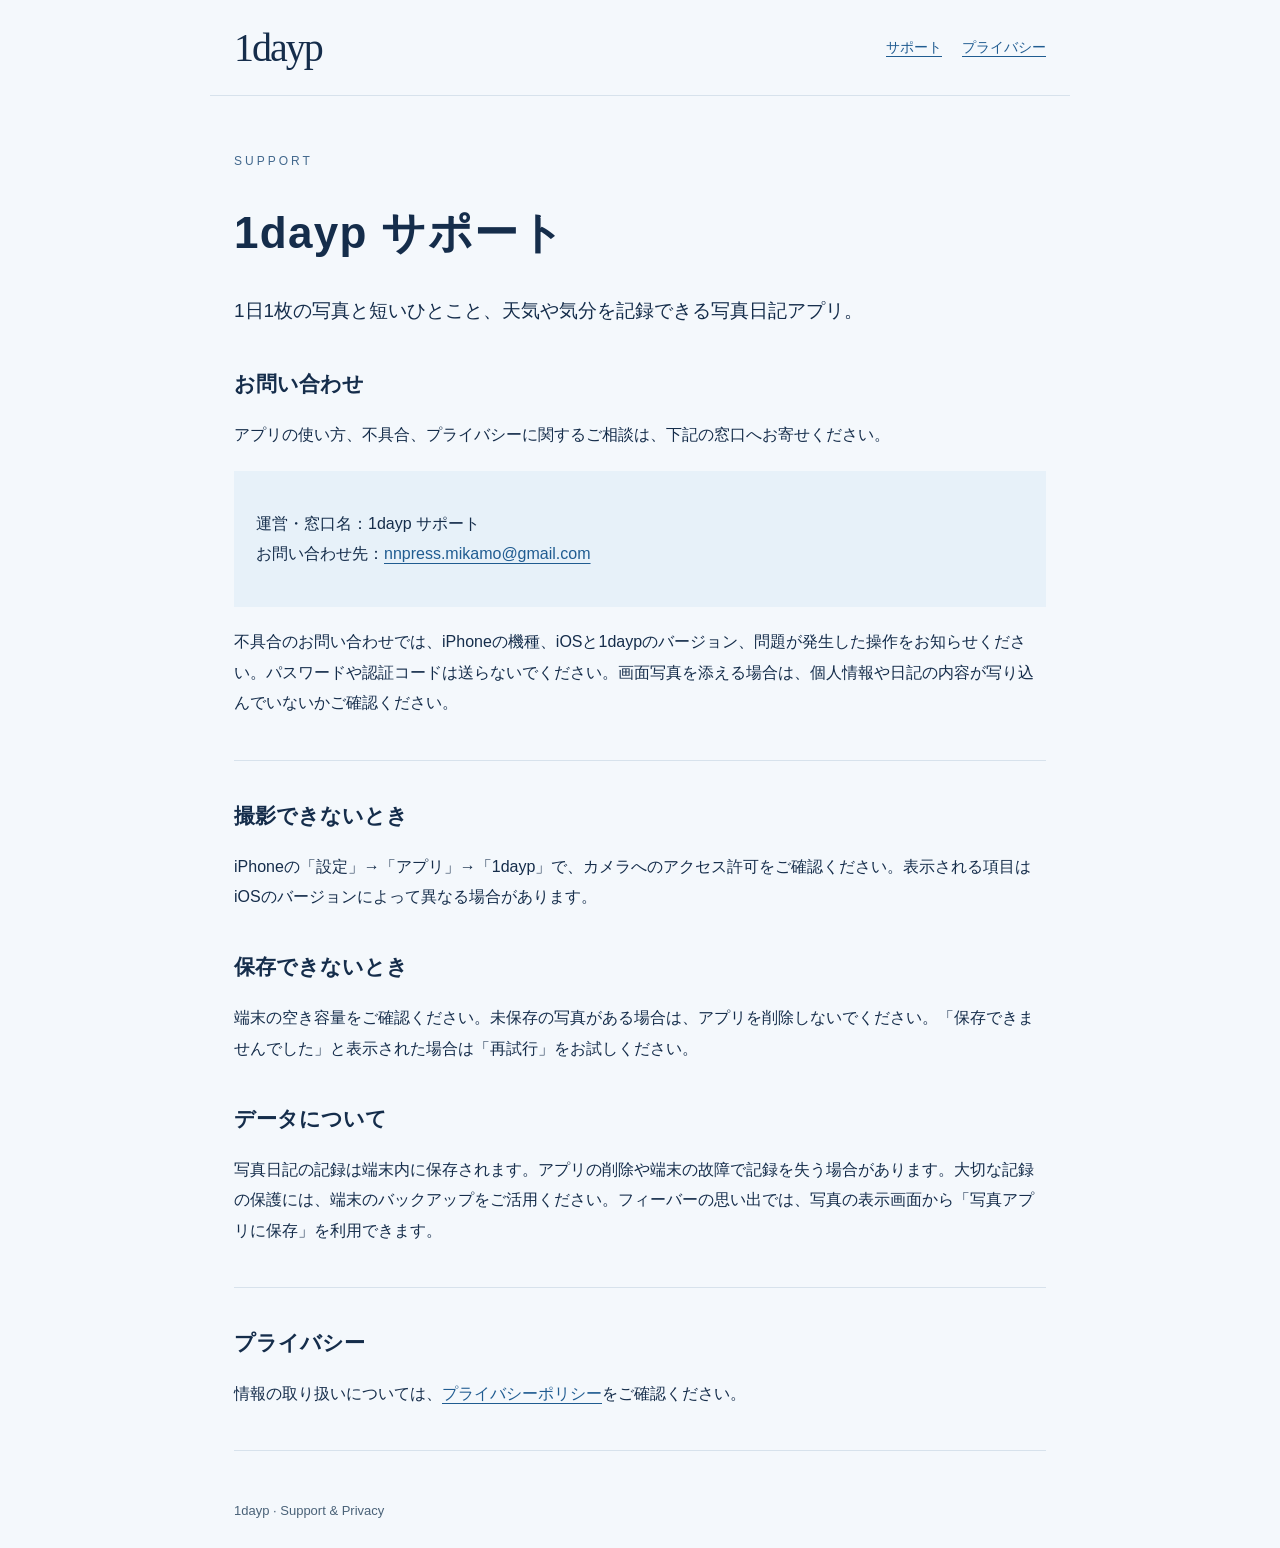
==== index.html @ fe418a42 "Publish 1dayp support and privacy policy" ====
<!doctype html><html lang="ja">
<head><meta charset="utf-8"><meta name="viewport" content="width=device-width,initial-scale=1"><title>サポート | 1dayp</title><link rel="stylesheet" href="style.css">
</head>
<body>
<header><a class="brand" href="index.html">1dayp</a>
<nav aria-label="サイト案内"><a href="index.html">サポート</a><a href="privacy.html">プライバシー</a></nav>
</header>
<main>
<p class="eyebrow">SUPPORT</p>
<h1>1dayp サポート</h1>
<p class="lead">1日1枚の写真と短いひとこと、天気や気分を記録できる写真日記アプリ。</p>
<section>
<h2>お問い合わせ</h2>
<p>アプリの使い方、不具合、プライバシーに関するご相談は、下記の窓口へお寄せください。</p>
<div class="contact">
<p>運営・窓口名：1dayp サポート<br>お問い合わせ先：<a href="mailto:nnpress.mikamo@gmail.com">nnpress.mikamo@gmail.com</a></p></div>
<p>不具合のお問い合わせでは、iPhoneの機種、iOSと1daypのバージョン、問題が発生した操作をお知らせください。パスワードや認証コードは送らないでください。画面写真を添える場合は、個人情報や日記の内容が写り込んでいないかご確認ください。</p>
</section>
<section>
<h2>撮影できないとき</h2>
<p>iPhoneの「設定」→「アプリ」→「1dayp」で、カメラへのアクセス許可をご確認ください。表示される項目はiOSのバージョンによって異なる場合があります。</p>
<h2>保存できないとき</h2>
<p>端末の空き容量をご確認ください。未保存の写真がある場合は、アプリを削除しないでください。「保存できませんでした」と表示された場合は「再試行」をお試しください。</p>
<h2>データについて</h2>
<p>写真日記の記録は端末内に保存されます。アプリの削除や端末の故障で記録を失う場合があります。大切な記録の保護には、端末のバックアップをご活用ください。フィーバーの思い出では、写真の表示画面から「写真アプリに保存」を利用できます。</p>
</section>
<section>
<h2>プライバシー</h2>
<p>情報の取り扱いについては、<a href="privacy.html">プライバシーポリシー</a>をご確認ください。</p>
</section>
</main>
<footer>1dayp · Support &amp; Privacy</footer>
</body>
</html>
---- style.css ----
*{box-sizing:border-box}body{margin:0;background:#f4f8fc;color:#152d4b;font:16px/1.9 -apple-system,BlinkMacSystemFont,"Hiragino Kaku Gothic ProN","Yu Gothic",sans-serif}header,main,footer{max-width:860px;margin:auto;padding:24px}header{display:flex;align-items:center;justify-content:space-between;gap:20px;border-bottom:1px solid #d7e2ec}.brand{font:40px Georgia,serif;letter-spacing:-2px;text-decoration:none;color:#152d4b}nav{display:flex;gap:20px;font-size:14px}a{color:#205c91;text-underline-offset:4px}a:focus-visible{outline:3px solid #4b91c8;outline-offset:5px}.eyebrow{letter-spacing:3px;font-size:12px;color:#42688d;margin-top:30px}h1{font-size:clamp(28px,6vw,44px);line-height:1.4;letter-spacing:.03em}h2{font-size:21px;margin:35px 0 12px}section{padding-bottom:25px;border-bottom:1px solid #d7e2ec}.lead{font-size:19px;max-width:640px}.contact{background:#e7f1f9;padding:22px;margin:20px 0}footer{font-size:13px;color:#4a6278}li{margin:8px 0}p{overflow-wrap:anywhere}@media(max-width:480px){header,main,footer{padding:20px}nav{gap:12px;font-size:12px}.brand{font-size:34px}}
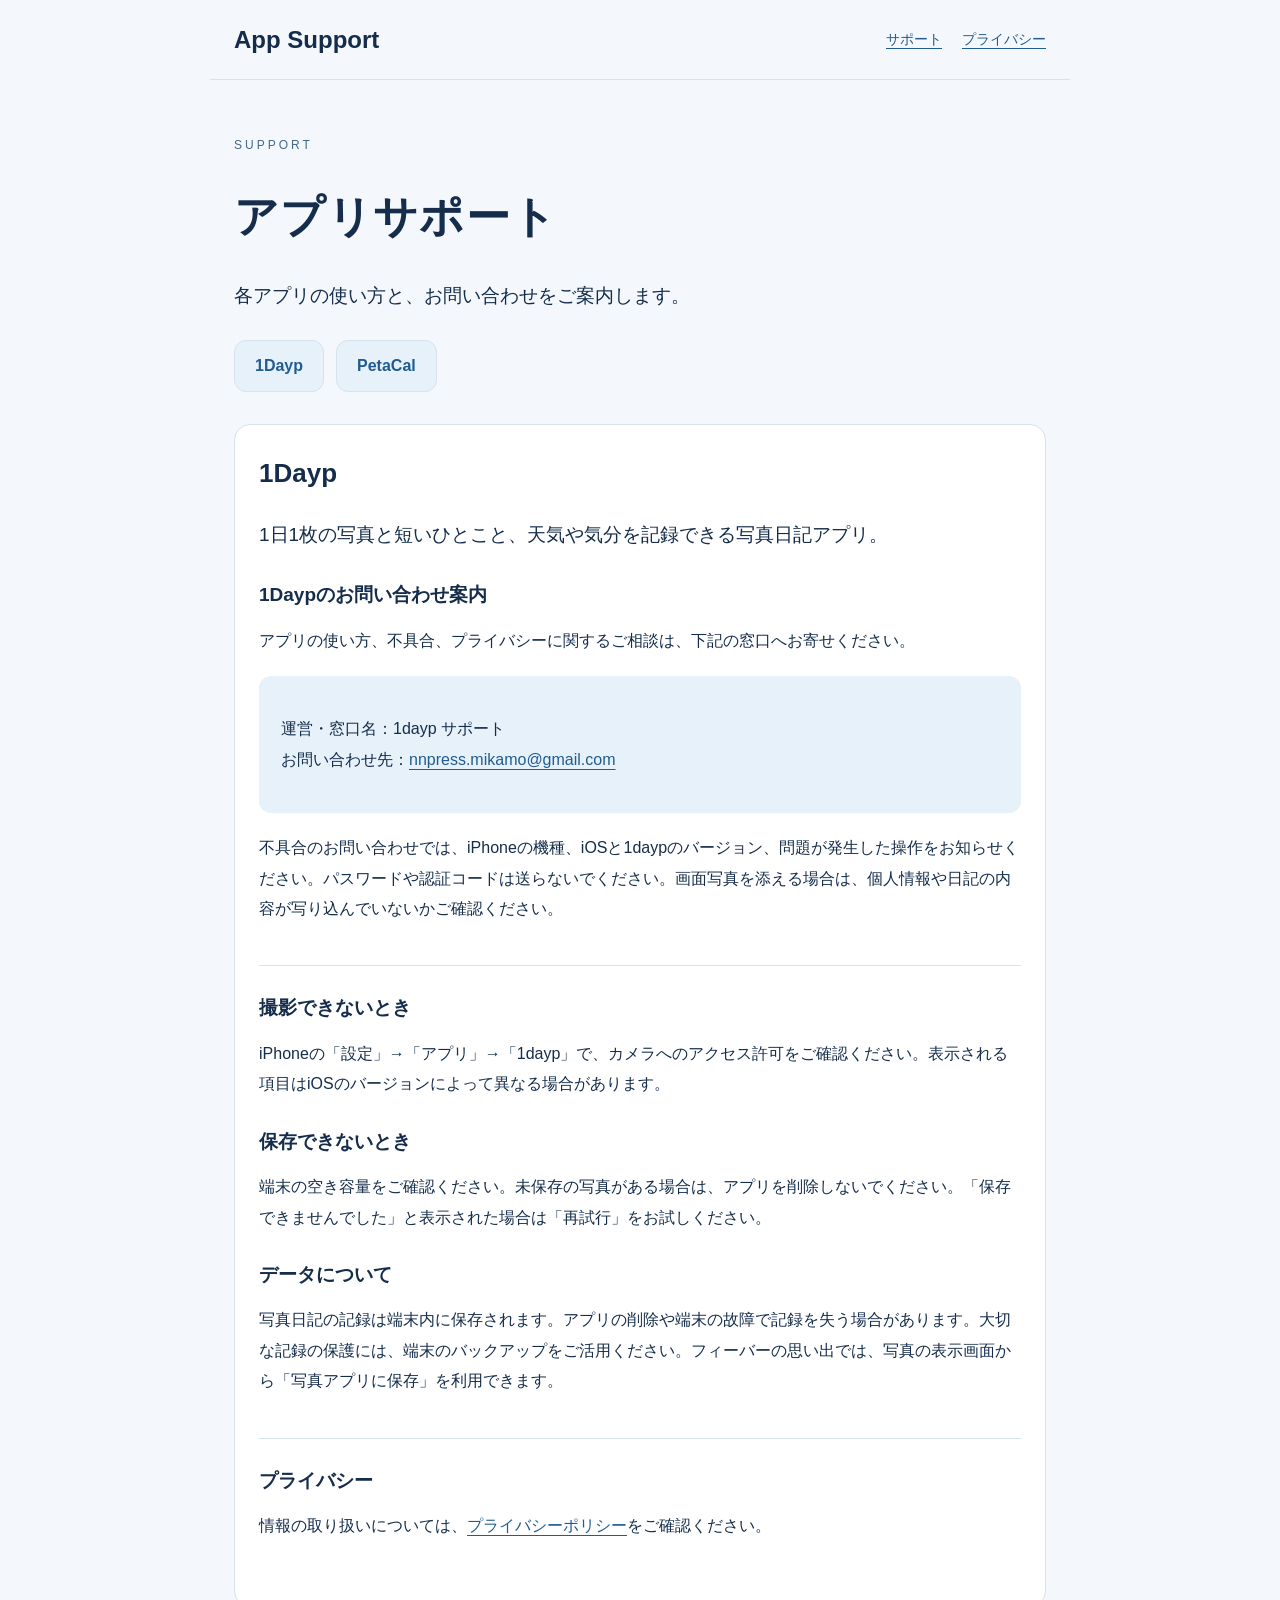
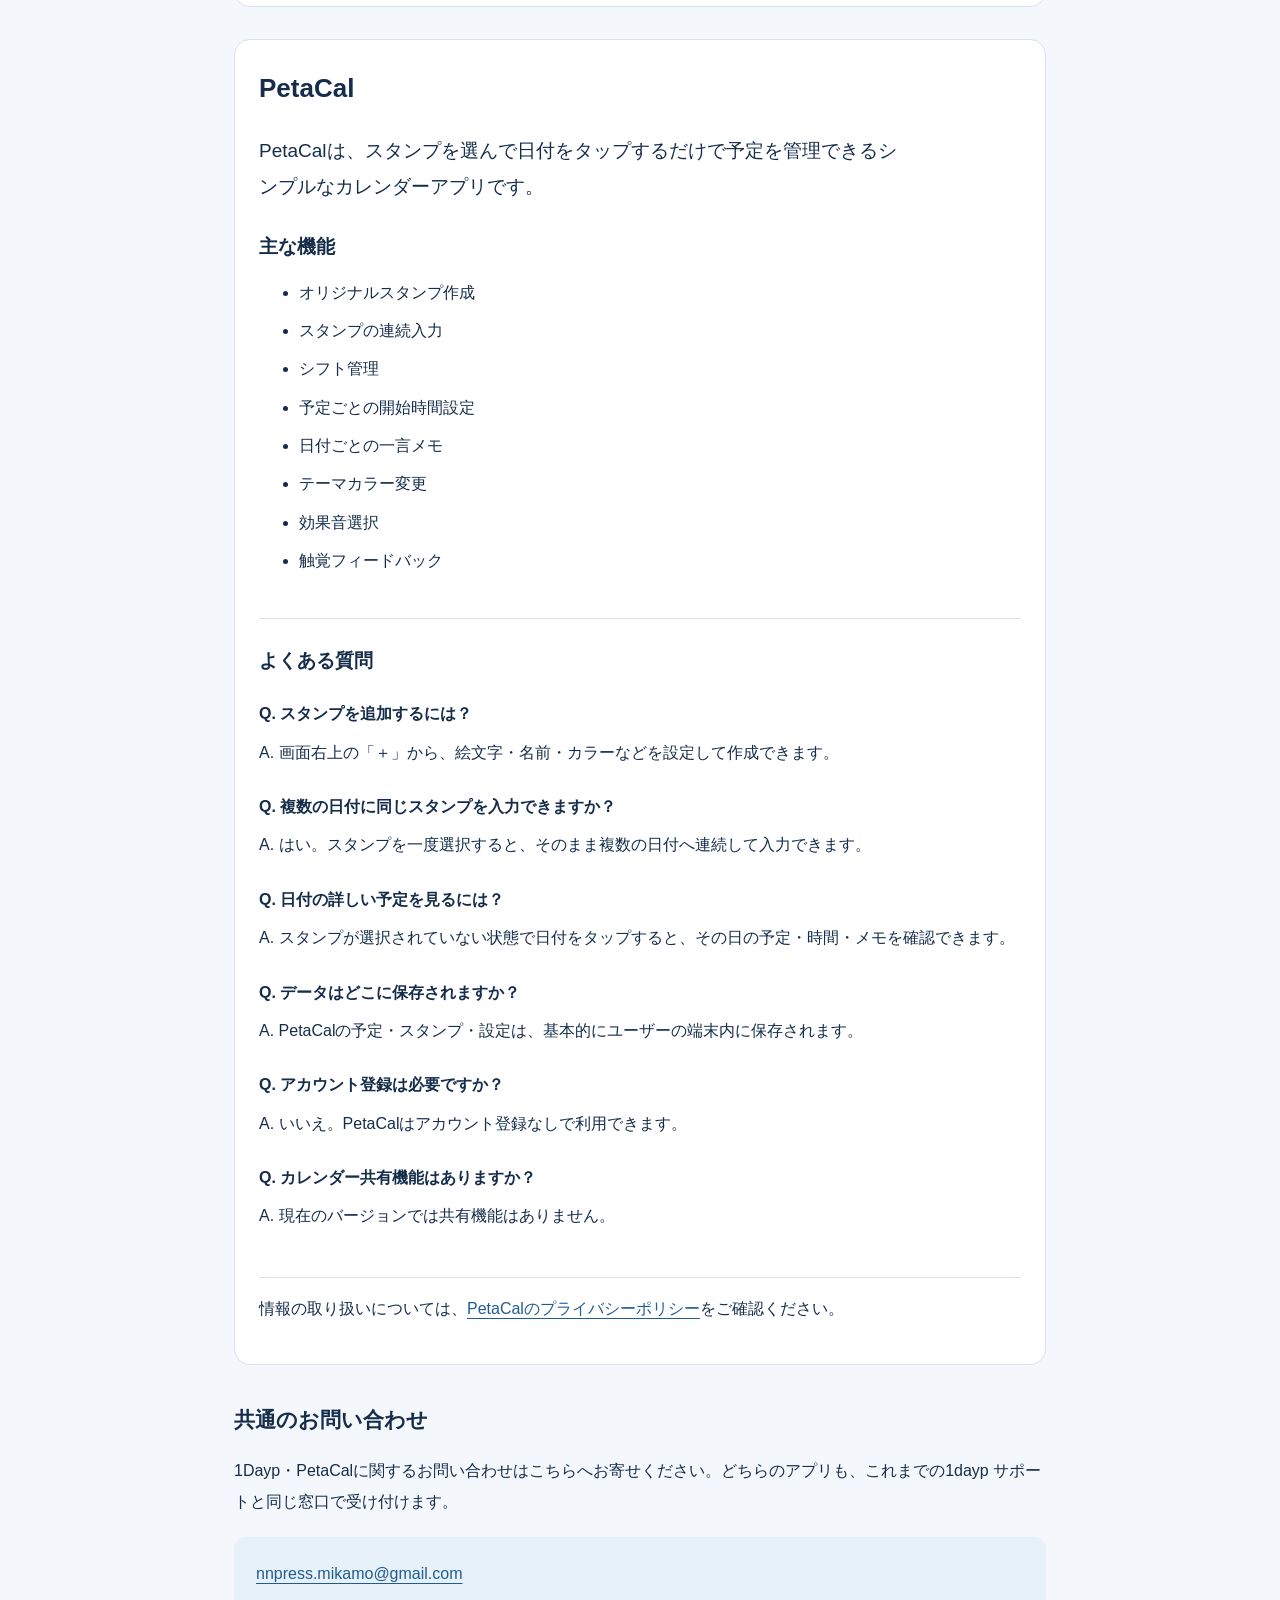
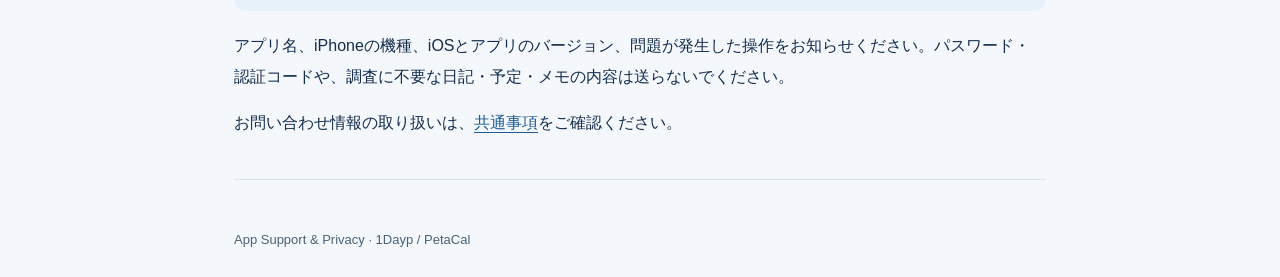
==== commit 9892301f: "Add PetaCal to shared app support and privacy pages" ====
--- a/index.html
+++ b/index.html
@@ -1,34 +1,60 @@
 <!doctype html><html lang="ja">
-<head><meta charset="utf-8"><meta name="viewport" content="width=device-width,initial-scale=1"><title>サポート | 1dayp</title><link rel="stylesheet" href="style.css">
+<head><meta charset="utf-8"><meta name="viewport" content="width=device-width,initial-scale=1"><title>アプリサポート | 1Dayp・PetaCal</title><link rel="stylesheet" href="style.css">
 </head>
 <body>
-<header><a class="brand" href="index.html">1dayp</a>
+<header><a class="brand" href="index.html">App Support</a>
 <nav aria-label="サイト案内"><a href="index.html">サポート</a><a href="privacy.html">プライバシー</a></nav>
 </header>
 <main>
 <p class="eyebrow">SUPPORT</p>
-<h1>1dayp サポート</h1>
+<h1>アプリサポート</h1>
+<p class="lead">各アプリの使い方と、お問い合わせをご案内します。</p>
+<nav class="app-list" aria-label="対象アプリ"><a href="#1dayp">1Dayp</a><a href="#petacal">PetaCal</a></nav>
+<article id="1dayp" class="app-section"><h2>1Dayp</h2>
 <p class="lead">1日1枚の写真と短いひとこと、天気や気分を記録できる写真日記アプリ。</p>
 <section>
-<h2>お問い合わせ</h2>
+<h3>1Daypのお問い合わせ案内</h3>
 <p>アプリの使い方、不具合、プライバシーに関するご相談は、下記の窓口へお寄せください。</p>
 <div class="contact">
 <p>運営・窓口名：1dayp サポート<br>お問い合わせ先：<a href="mailto:nnpress.mikamo@gmail.com">nnpress.mikamo@gmail.com</a></p></div>
 <p>不具合のお問い合わせでは、iPhoneの機種、iOSと1daypのバージョン、問題が発生した操作をお知らせください。パスワードや認証コードは送らないでください。画面写真を添える場合は、個人情報や日記の内容が写り込んでいないかご確認ください。</p>
 </section>
 <section>
-<h2>撮影できないとき</h2>
+<h3>撮影できないとき</h3>
 <p>iPhoneの「設定」→「アプリ」→「1dayp」で、カメラへのアクセス許可をご確認ください。表示される項目はiOSのバージョンによって異なる場合があります。</p>
-<h2>保存できないとき</h2>
+<h3>保存できないとき</h3>
 <p>端末の空き容量をご確認ください。未保存の写真がある場合は、アプリを削除しないでください。「保存できませんでした」と表示された場合は「再試行」をお試しください。</p>
-<h2>データについて</h2>
+<h3>データについて</h3>
 <p>写真日記の記録は端末内に保存されます。アプリの削除や端末の故障で記録を失う場合があります。大切な記録の保護には、端末のバックアップをご活用ください。フィーバーの思い出では、写真の表示画面から「写真アプリに保存」を利用できます。</p>
 </section>
 <section>
-<h2>プライバシー</h2>
+<h3>プライバシー</h3>
 <p>情報の取り扱いについては、<a href="privacy.html">プライバシーポリシー</a>をご確認ください。</p>
 </section>
+</article>
+<article id="petacal" class="app-section">
+<h2>PetaCal</h2>
+<p class="lead">PetaCalは、スタンプを選んで日付をタップするだけで予定を管理できるシンプルなカレンダーアプリです。</p>
+<section><h3>主な機能</h3>
+<ul><li>オリジナルスタンプ作成</li><li>スタンプの連続入力</li><li>シフト管理</li><li>予定ごとの開始時間設定</li><li>日付ごとの一言メモ</li><li>テーマカラー変更</li><li>効果音選択</li><li>触覚フィードバック</li></ul></section>
+<section><h3>よくある質問</h3>
+<dl class="faq">
+<dt>Q. スタンプを追加するには？</dt><dd>A. 画面右上の「＋」から、絵文字・名前・カラーなどを設定して作成できます。</dd>
+<dt>Q. 複数の日付に同じスタンプを入力できますか？</dt><dd>A. はい。スタンプを一度選択すると、そのまま複数の日付へ連続して入力できます。</dd>
+<dt>Q. 日付の詳しい予定を見るには？</dt><dd>A. スタンプが選択されていない状態で日付をタップすると、その日の予定・時間・メモを確認できます。</dd>
+<dt>Q. データはどこに保存されますか？</dt><dd>A. PetaCalの予定・スタンプ・設定は、基本的にユーザーの端末内に保存されます。</dd>
+<dt>Q. アカウント登録は必要ですか？</dt><dd>A. いいえ。PetaCalはアカウント登録なしで利用できます。</dd>
+<dt>Q. カレンダー共有機能はありますか？</dt><dd>A. 現在のバージョンでは共有機能はありません。</dd>
+</dl></section>
+<p>情報の取り扱いについては、<a href="privacy.html#petacal">PetaCalのプライバシーポリシー</a>をご確認ください。</p>
+</article>
+<section id="contact"><h2>共通のお問い合わせ</h2>
+<p>1Dayp・PetaCalに関するお問い合わせはこちらへお寄せください。どちらのアプリも、これまでの1dayp サポートと同じ窓口で受け付けます。</p>
+<div class="contact"><a href="mailto:nnpress.mikamo@gmail.com">nnpress.mikamo@gmail.com</a></div>
+<p>アプリ名、iPhoneの機種、iOSとアプリのバージョン、問題が発生した操作をお知らせください。パスワード・認証コードや、調査に不要な日記・予定・メモの内容は送らないでください。</p>
+<p>お問い合わせ情報の取り扱いは、<a href="privacy.html#common">共通事項</a>をご確認ください。</p>
+</section>
 </main>
-<footer>1dayp · Support &amp; Privacy</footer>
+<footer>App Support &amp; Privacy · 1Dayp / PetaCal</footer>
 </body>
 </html>
--- a/style.css
+++ b/style.css
@@ -1 +1,12 @@
 *{box-sizing:border-box}body{margin:0;background:#f4f8fc;color:#152d4b;font:16px/1.9 -apple-system,BlinkMacSystemFont,"Hiragino Kaku Gothic ProN","Yu Gothic",sans-serif}header,main,footer{max-width:860px;margin:auto;padding:24px}header{display:flex;align-items:center;justify-content:space-between;gap:20px;border-bottom:1px solid #d7e2ec}.brand{font:40px Georgia,serif;letter-spacing:-2px;text-decoration:none;color:#152d4b}nav{display:flex;gap:20px;font-size:14px}a{color:#205c91;text-underline-offset:4px}a:focus-visible{outline:3px solid #4b91c8;outline-offset:5px}.eyebrow{letter-spacing:3px;font-size:12px;color:#42688d;margin-top:30px}h1{font-size:clamp(28px,6vw,44px);line-height:1.4;letter-spacing:.03em}h2{font-size:21px;margin:35px 0 12px}section{padding-bottom:25px;border-bottom:1px solid #d7e2ec}.lead{font-size:19px;max-width:640px}.contact{background:#e7f1f9;padding:22px;margin:20px 0}footer{font-size:13px;color:#4a6278}li{margin:8px 0}p{overflow-wrap:anywhere}@media(max-width:480px){header,main,footer{padding:20px}nav{gap:12px;font-size:12px}.brand{font-size:34px}}
+
+/* Shared app sections: keep the original color scheme and width. */
+.brand{font:600 24px/1.3 -apple-system,BlinkMacSystemFont,sans-serif;letter-spacing:0}
+header{flex-wrap:wrap}h3{font-size:19px;margin:28px 0 10px;line-height:1.5}
+.app-list{display:flex;flex-wrap:wrap;gap:12px;margin:26px 0;font-size:16px}
+.app-list a{display:block;background:#e7f1f9;border:1px solid #d7e2ec;border-radius:12px;padding:10px 20px;text-decoration:none;font-weight:600}
+.app-section{margin:32px 0;padding:24px;background:#fff;border:1px solid #d7e2ec;border-radius:16px;scroll-margin-top:20px}
+.app-section>h2{margin-top:0;font-size:26px}.app-section section:last-child{border-bottom:0}
+.faq dt{font-weight:600;margin:24px 0 8px}.faq dd{margin:0 0 20px;overflow-wrap:anywhere}
+.contact{border-radius:12px}nav a{overflow-wrap:anywhere}
+@media(max-width:480px){header{gap:12px}.brand{font-size:22px}.app-section{padding:18px;margin:24px 0}.lead{font-size:17px}nav{flex-wrap:wrap}}
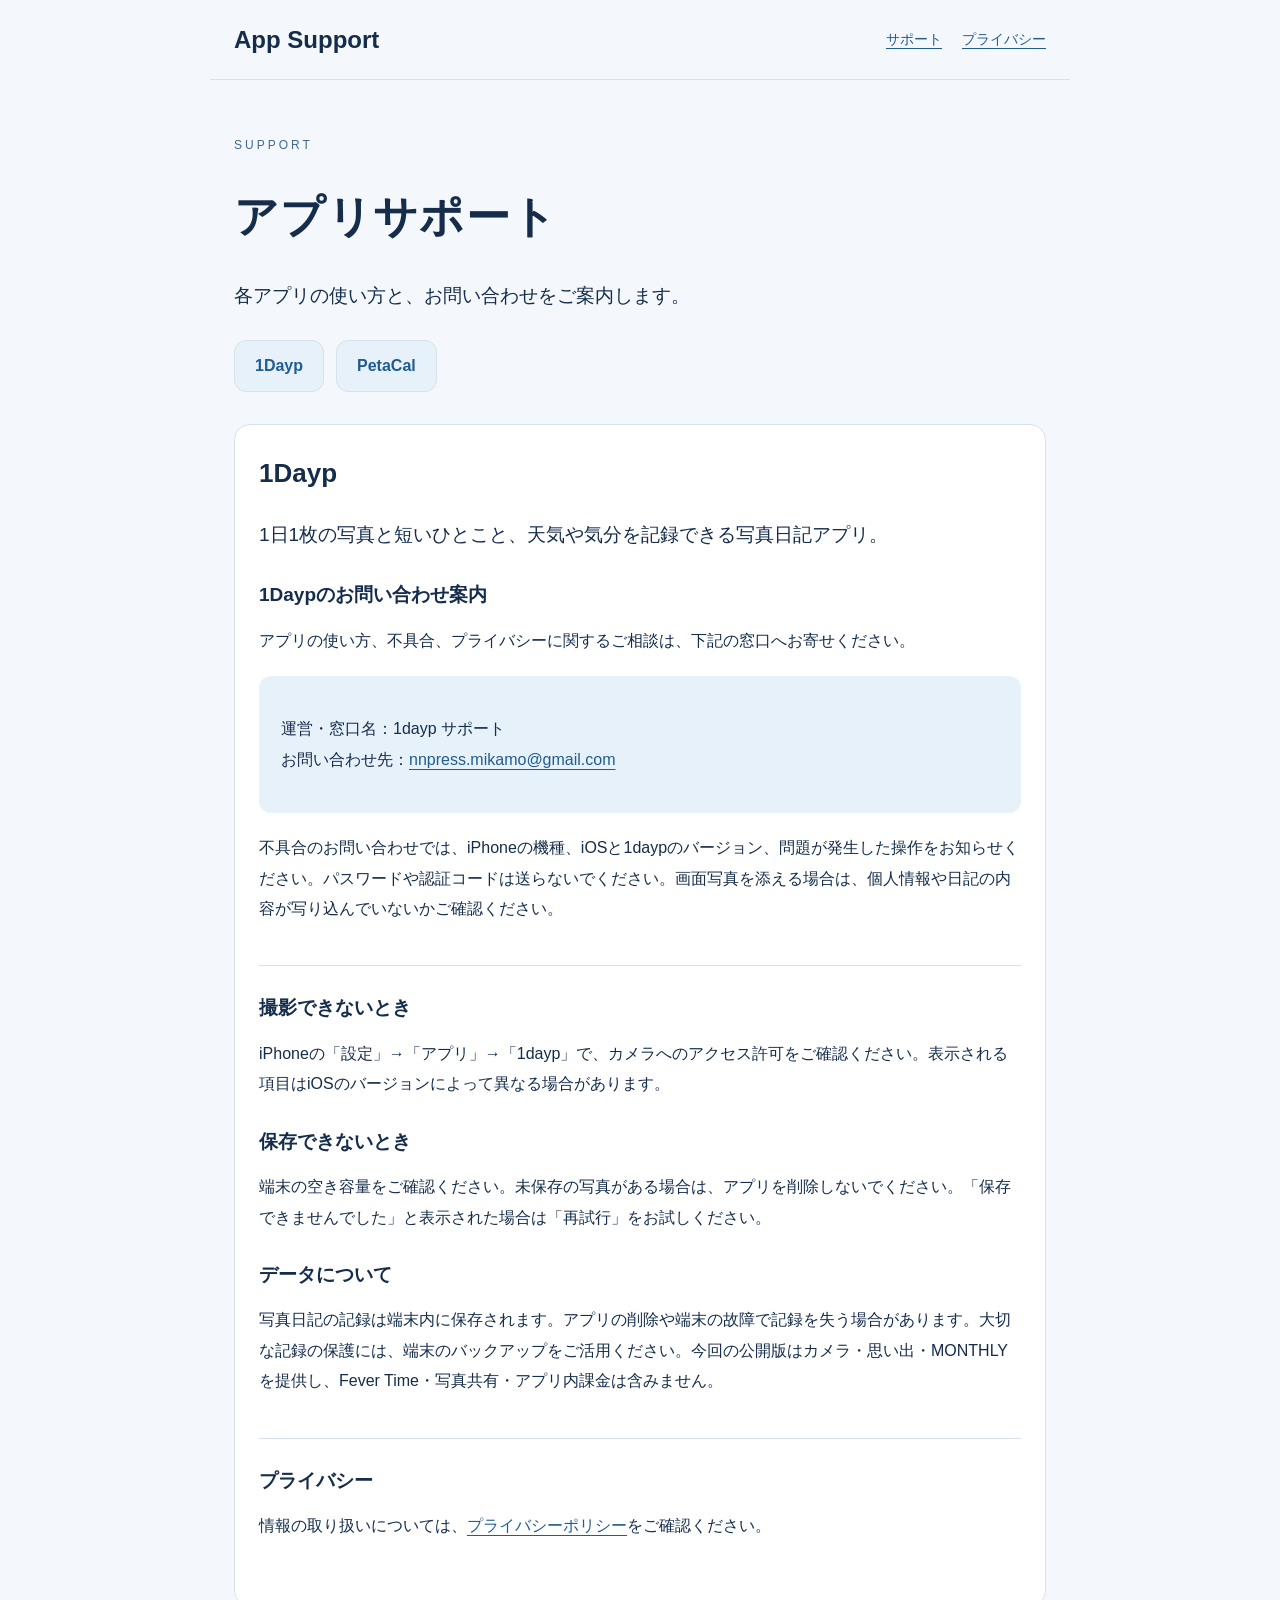
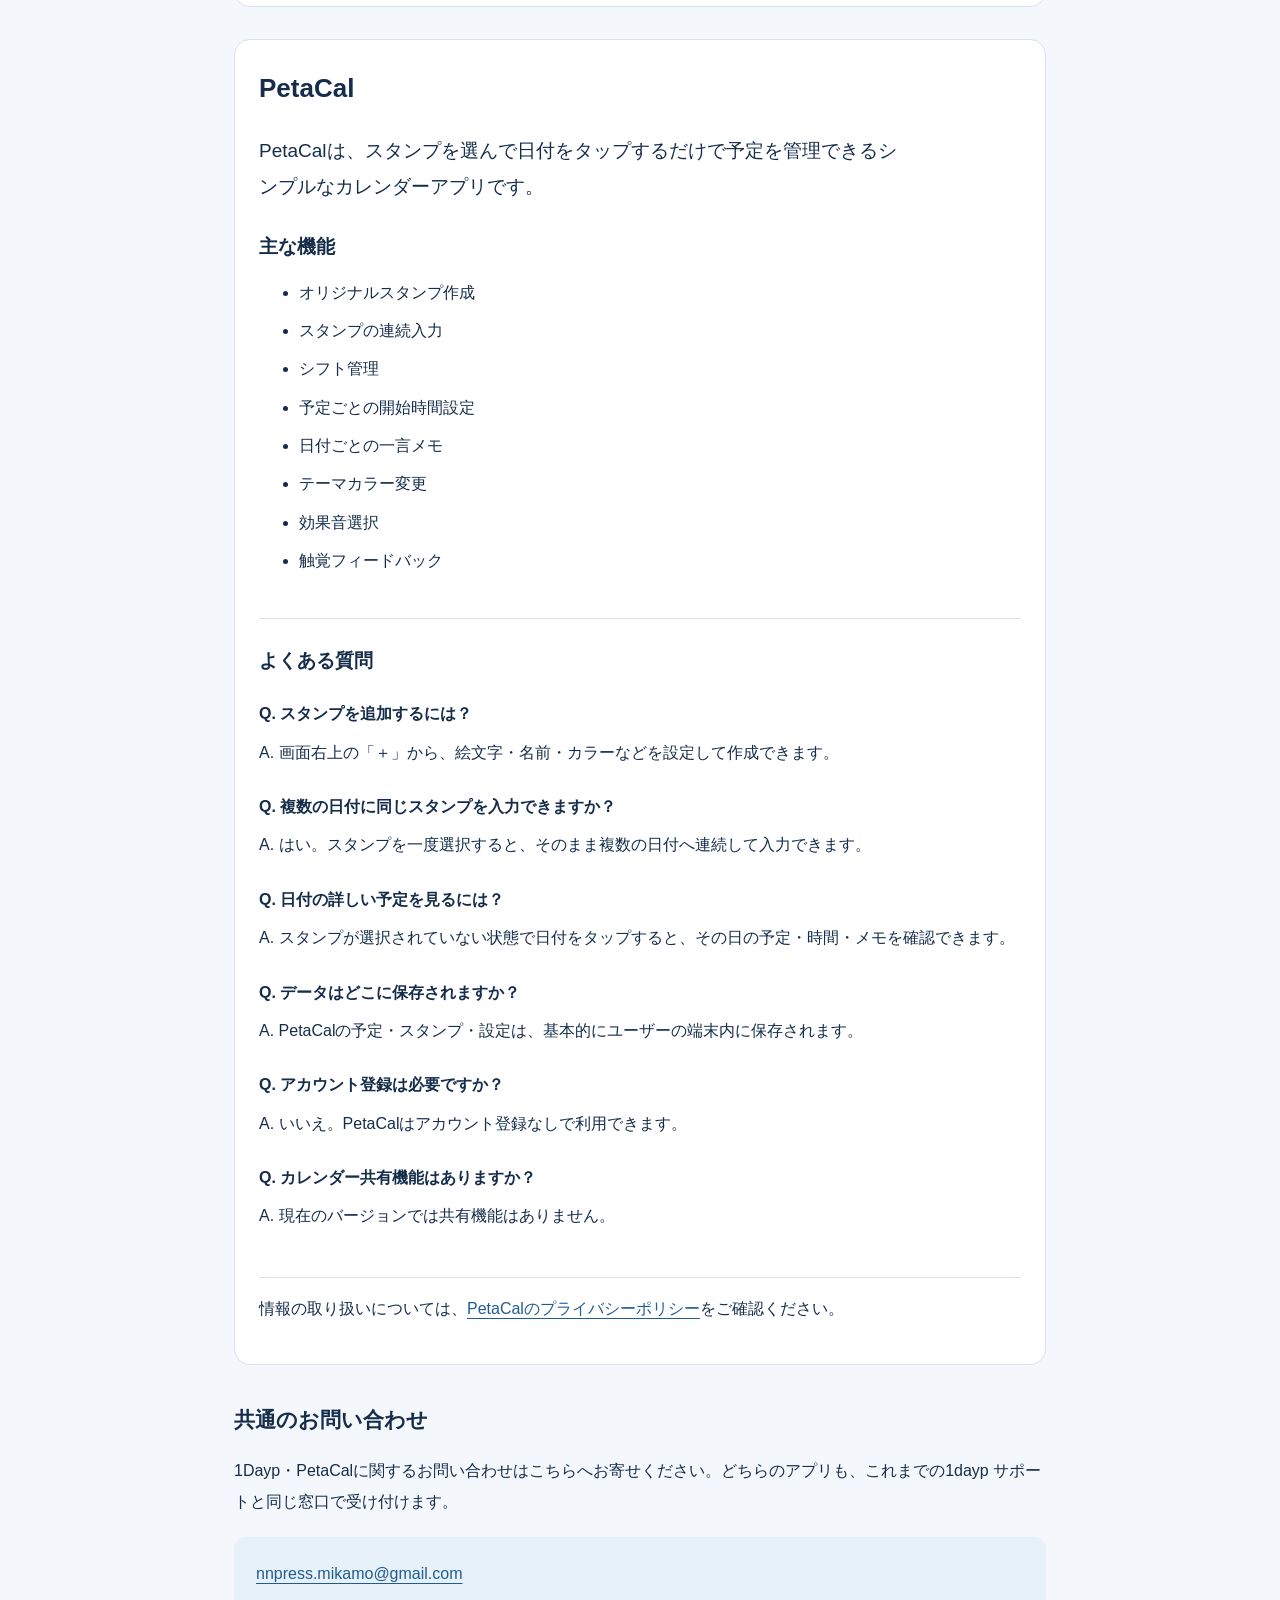
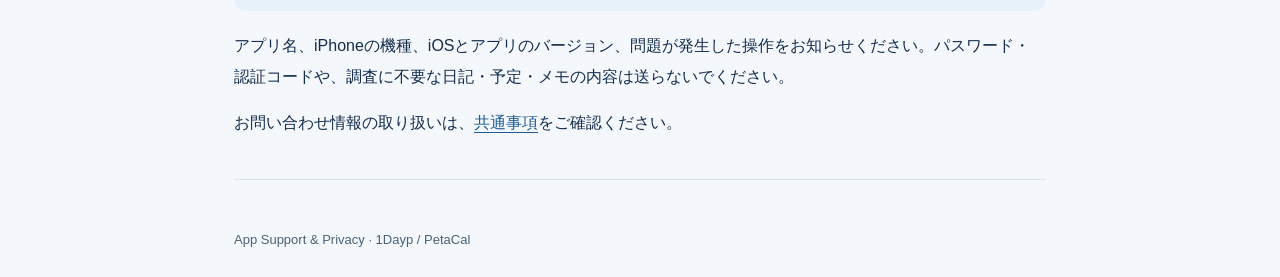
==== commit 8f645292: "Align support page with local diary release" ====
--- a/index.html
+++ b/index.html
@@ -25,7 +25,7 @@
 <h3>保存できないとき</h3>
 <p>端末の空き容量をご確認ください。未保存の写真がある場合は、アプリを削除しないでください。「保存できませんでした」と表示された場合は「再試行」をお試しください。</p>
 <h3>データについて</h3>
-<p>写真日記の記録は端末内に保存されます。アプリの削除や端末の故障で記録を失う場合があります。大切な記録の保護には、端末のバックアップをご活用ください。フィーバーの思い出では、写真の表示画面から「写真アプリに保存」を利用できます。</p>
+<p>写真日記の記録は端末内に保存されます。アプリの削除や端末の故障で記録を失う場合があります。大切な記録の保護には、端末のバックアップをご活用ください。今回の公開版はカメラ・思い出・MONTHLYを提供し、Fever Time・写真共有・アプリ内課金は含みません。</p>
 </section>
 <section>
 <h3>プライバシー</h3>
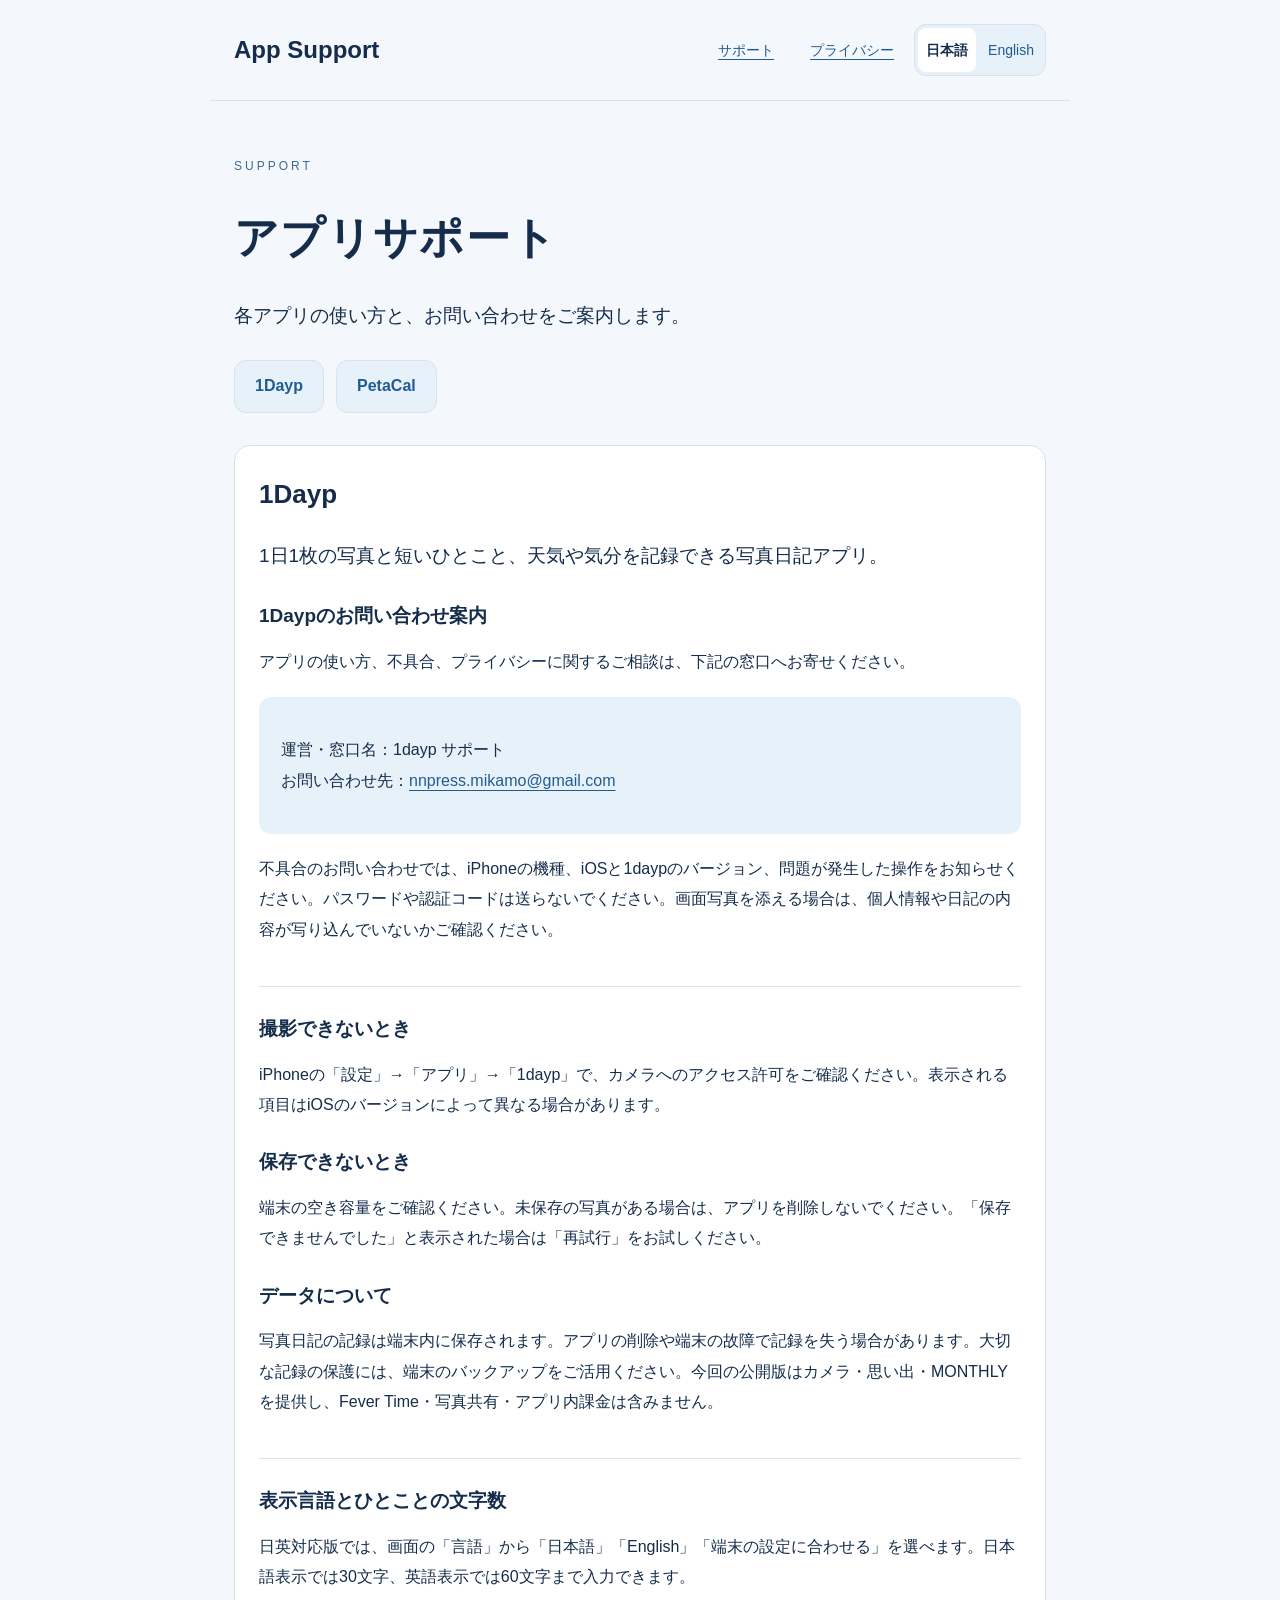
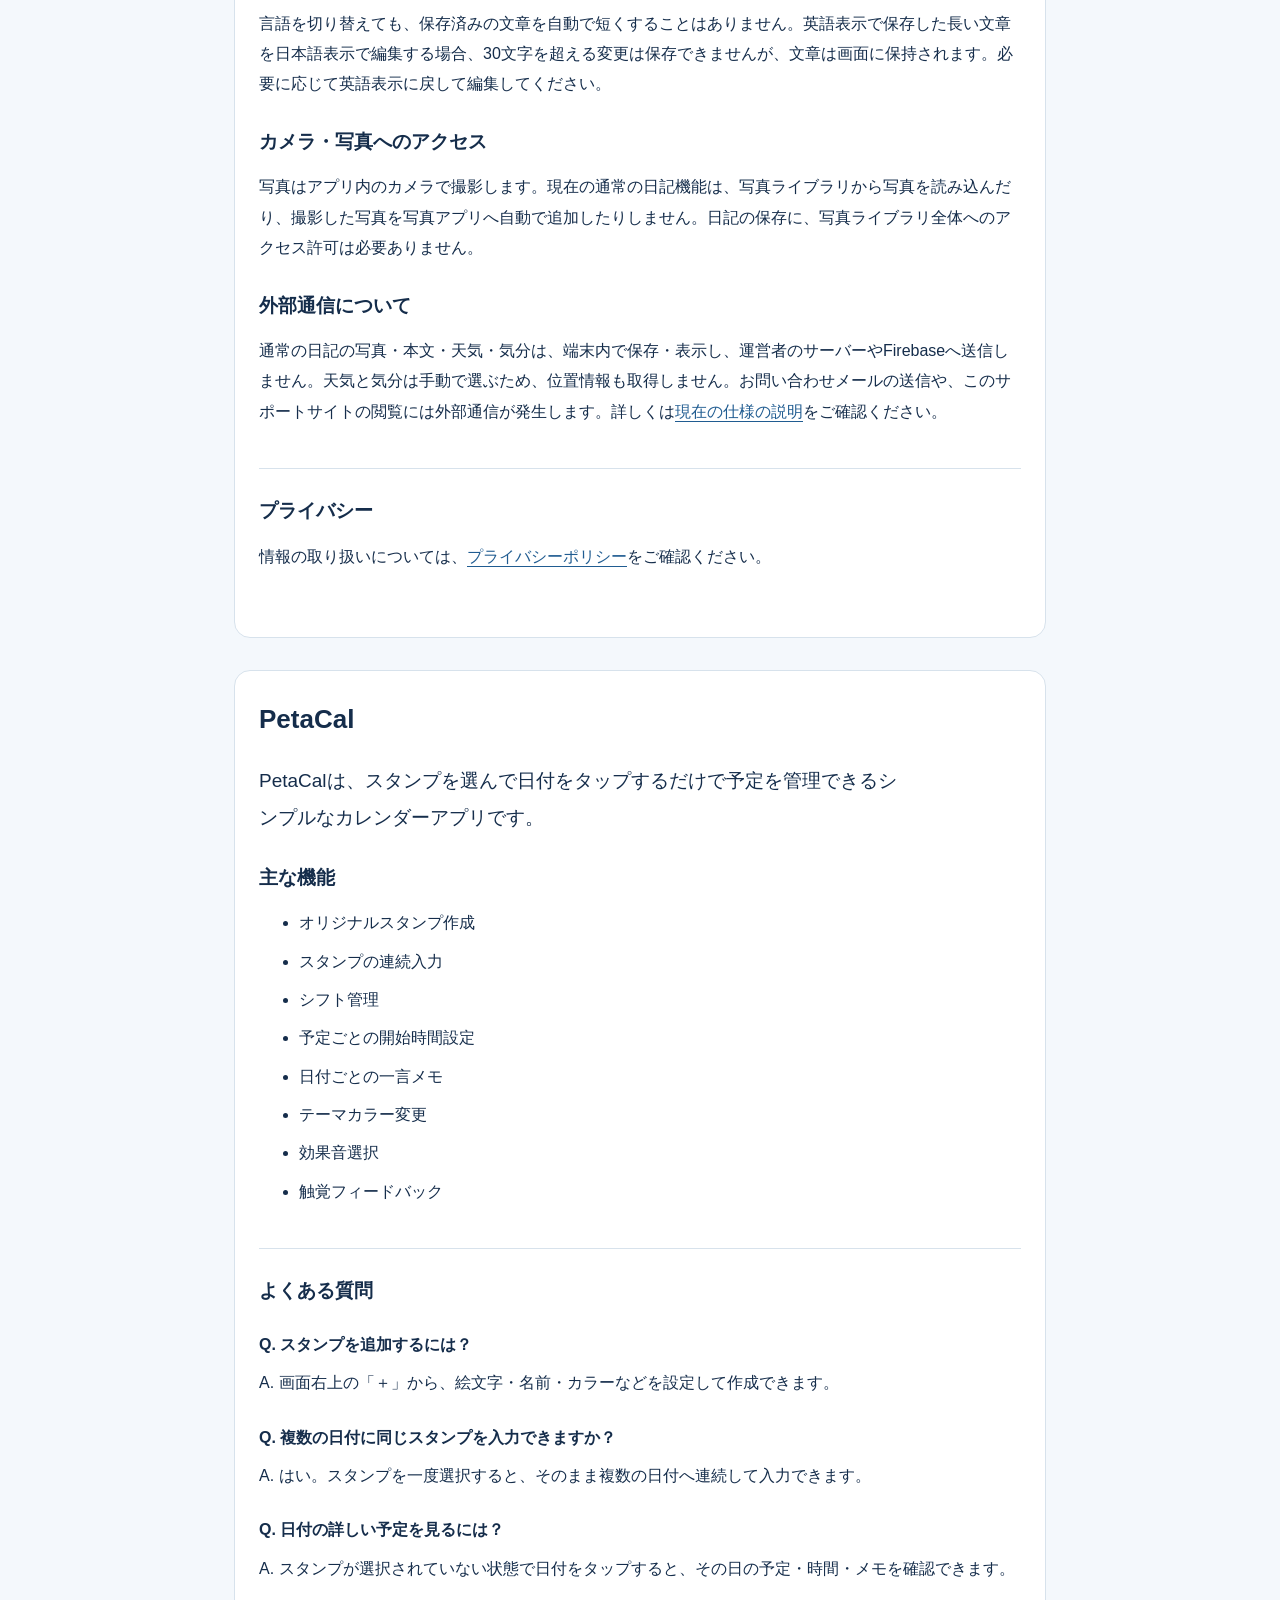
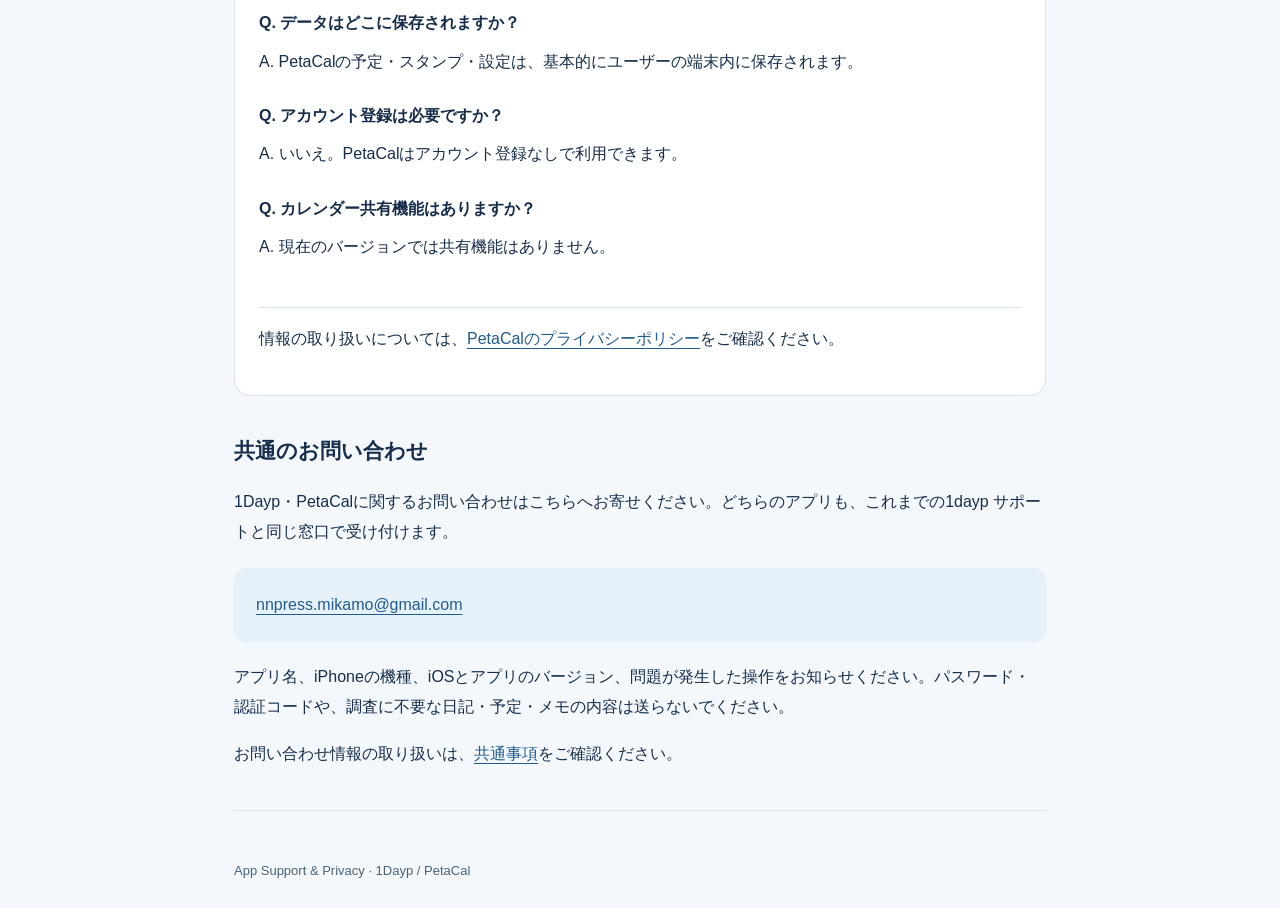
==== commit 6d5df90f: "Publish approved bilingual support navigation and privacy clarifications" ====
--- a/index.html
+++ b/index.html
@@ -1,11 +1,18 @@
 <!doctype html><html lang="ja">
-<head><meta charset="utf-8"><meta name="viewport" content="width=device-width,initial-scale=1"><title>アプリサポート | 1Dayp・PetaCal</title><link rel="stylesheet" href="style.css">
-</head>
-<body>
+<head><meta charset="utf-8"><meta name="viewport" content="width=device-width,initial-scale=1">
+<title>アプリサポート | 1Dayp・PetaCal</title><link rel="stylesheet" href="style.css">
+<link rel="alternate" hreflang="ja" href="index.html"><link rel="alternate" hreflang="en" href="en/index.html">
+<script src="language.js" defer></script></head>
+<body><a class="skip-link" href="#main">本文へ移動</a>
 <header><a class="brand" href="index.html">App Support</a>
-<nav aria-label="サイト案内"><a href="index.html">サポート</a><a href="privacy.html">プライバシー</a></nav>
+<div class="header-controls">
+<nav class="site-navigation" aria-label="サイト案内"><a href="index.html">サポート</a><a href="privacy.html">プライバシー</a></nav>
+<nav class="language-switch" aria-label="表示言語">
+<a href="index.html" lang="ja" hreflang="ja" data-language-link aria-current="page">日本語</a>
+<a href="en/index.html" lang="en" hreflang="en" data-language-link>English</a>
+</nav></div>
 </header>
-<main>
+<main id="main">
 <p class="eyebrow">SUPPORT</p>
 <h1>アプリサポート</h1>
 <p class="lead">各アプリの使い方と、お問い合わせをご案内します。</p>
@@ -26,6 +33,15 @@
 <p>端末の空き容量をご確認ください。未保存の写真がある場合は、アプリを削除しないでください。「保存できませんでした」と表示された場合は「再試行」をお試しください。</p>
 <h3>データについて</h3>
 <p>写真日記の記録は端末内に保存されます。アプリの削除や端末の故障で記録を失う場合があります。大切な記録の保護には、端末のバックアップをご活用ください。今回の公開版はカメラ・思い出・MONTHLYを提供し、Fever Time・写真共有・アプリ内課金は含みません。</p>
+</section>
+<section id="language">
+<h3>表示言語とひとことの文字数</h3>
+<p>日英対応版では、画面の「言語」から「日本語」「English」「端末の設定に合わせる」を選べます。日本語表示では30文字、英語表示では60文字まで入力できます。</p>
+<p>言語を切り替えても、保存済みの文章を自動で短くすることはありません。英語表示で保存した長い文章を日本語表示で編集する場合、30文字を超える変更は保存できませんが、文章は画面に保持されます。必要に応じて英語表示に戻して編集してください。</p>
+<h3>カメラ・写真へのアクセス</h3>
+<p>写真はアプリ内のカメラで撮影します。現在の通常の日記機能は、写真ライブラリから写真を読み込んだり、撮影した写真を写真アプリへ自動で追加したりしません。日記の保存に、写真ライブラリ全体へのアクセス許可は必要ありません。</p>
+<h3>外部通信について</h3>
+<p>通常の日記の写真・本文・天気・気分は、端末内で保存・表示し、運営者のサーバーやFirebaseへ送信しません。天気と気分は手動で選ぶため、位置情報も取得しません。お問い合わせメールの送信や、このサポートサイトの閲覧には外部通信が発生します。詳しくは<a href="privacy.html#current-spec">現在の仕様の説明</a>をご確認ください。</p>
 </section>
 <section>
 <h3>プライバシー</h3>
@@ -56,5 +72,4 @@
 </section>
 </main>
 <footer>App Support &amp; Privacy · 1Dayp / PetaCal</footer>
-</body>
-</html>
+</body></html>
--- a/style.css
+++ b/style.css
@@ -10,3 +10,19 @@
 .faq dt{font-weight:600;margin:24px 0 8px}.faq dd{margin:0 0 20px;overflow-wrap:anywhere}
 .contact{border-radius:12px}nav a{overflow-wrap:anywhere}
 @media(max-width:480px){header{gap:12px}.brand{font-size:22px}.app-section{padding:18px;margin:24px 0}.lead{font-size:17px}nav{flex-wrap:wrap}}
+
+/* Bilingual navigation: preserve the existing palette, type and content width. */
+.header-controls{display:flex;align-items:center;flex-wrap:wrap;gap:12px}
+.header-controls nav{align-items:center;flex-wrap:wrap}
+.header-controls a{display:inline-flex;align-items:center;justify-content:center;min-height:44px;padding:4px 8px}
+.language-switch{gap:4px;padding:3px;border:1px solid #d7e2ec;border-radius:12px;background:#e7f1f9}
+.language-switch a{text-decoration:none;border-radius:8px}
+.language-switch a[aria-current="page"]{background:#fff;color:#152d4b;font-weight:600}
+.spec-summary{background:#f4f8fc;border:1px solid #d7e2ec;border-radius:12px;padding:20px;margin:24px 0}
+.spec-summary .eyebrow{margin-top:0}.spec-summary h3{margin-top:6px}
+.scope-note{padding:14px 16px;border-left:3px solid #8db4d3;background:#f4f8fc}
+.skip-link{position:absolute;top:8px;left:16px;padding:8px 16px;background:#fff;z-index:5;transform:translateY(-160%)}
+.skip-link:focus{transform:translateY(0)}
+h1,h2,h3,li,dd,a{overflow-wrap:anywhere}
+[id]{scroll-margin-top:24px}
+@media(max-width:600px){.header-controls{width:100%;gap:8px;justify-content:space-between}.site-navigation{gap:8px}.language-switch{font-size:14px}.spec-summary{padding:16px}.app-section{min-width:0}}
